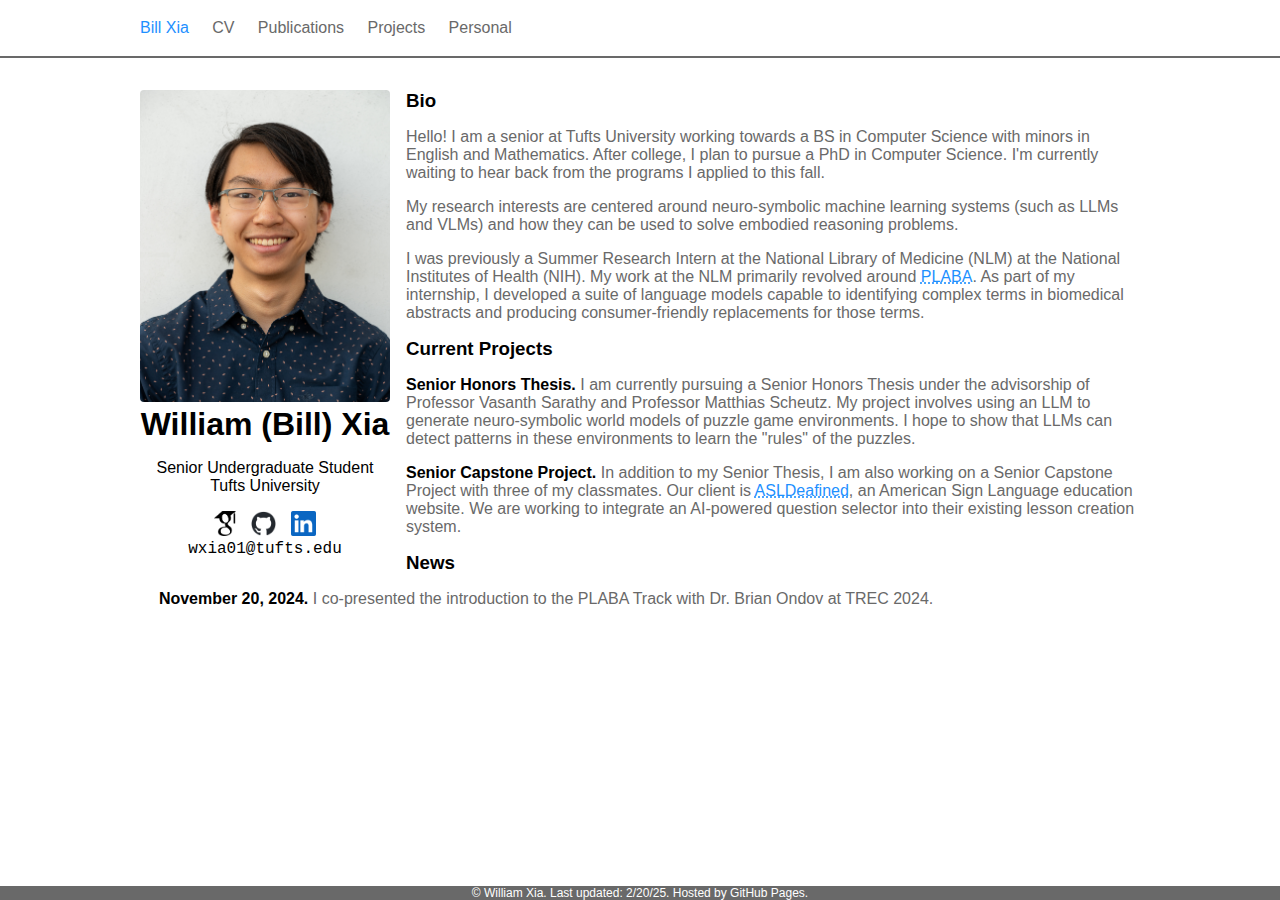
==== index.html @ b4e071cd "Updated ACL paper status" ====
<!DOCTYPE html>
<html>
<head>
    <link rel="stylesheet" href="styles.css">
    <link rel="icon" type="image/png" href="images/onion.png">
</head>
<body>

<div class="nav-bar">
<nav>
  <a href="index.html" class="curr-page">Bill Xia</a>
  <a href="docs/William Xia CV - Nov 24, 2024.pdf" target='_blank'>CV</a>
  <a href="publications.html">Publications</a>
  <a href="projects.html">Projects</a>
  <a href="personal.html">Personal</a>
</nav>
</div>

<div class="main">
<div class="side-bar">
    <img src="images/Bill Xia 2024.jpg" alt="Headshot" class="headshot">
    <h1>William (Bill) Xia</h1>
    <p class="side-bar-text">
        Senior Undergraduate Student <br>
        Tufts University
    </p>
    
    <div class="social-buttons">
        <a href="https://scholar.google.com/">
            <img src="images/google scholar.png" alt="[Google Scholar]" class="social-icon">
        </a>
        <a href="https://github.com/onionLad">
            <img src="images/github-mark.png" alt="[GitHub]" class="social-icon">
        </a>
        <a href="https://www.linkedin.com/in/william-xia-ab40b2218/">
            <img src="images/In-Blue-128@2x.png" alt="[LinkedIn]" class="social-icon">
        </a>
    </div>
    <p class="email">
        <!-- <a href="mailto:wxia01@tufts.edu">wxia01@tufts.edu</a> -->
        wxia01@tufts.edu
    </p>
    
</div>

<div class="standard">
    <h3>Bio</h3>
    <p class="norm-text">
        Hello! I am a senior at Tufts University working towards a BS in Computer
        Science with minors in English and Mathematics. After college, I plan to
        pursue a PhD in Computer Science. I'm currently waiting to hear back from
        the programs I applied to this fall.
    </p>
    <p class="norm-text">
        My research interests are centered around neuro-symbolic machine
        learning systems (such as LLMs and VLMs) and how they can be used to
        solve embodied reasoning problems.
    </p>
    <p class="norm-text">
        I was previously a Summer Research Intern at the National Library of
        Medicine (NLM) at the National Institutes of Health (NIH). My work at the NLM
        primarily revolved around <a href="https://bionlp.nlm.nih.gov/plaba2024/">PLABA</a>.
        As part of my internship, I developed a suite of language models capable to identifying complex terms in biomedical
        abstracts and producing consumer-friendly replacements for those terms.
    </p>

    <h3>Current Projects</h3>
    <p class="norm-text">
        <b>Senior Honors Thesis.</b> I am currently pursuing a Senior Honors Thesis
        under the advisorship of Professor Vasanth Sarathy and Professor Matthias
        Scheutz. My project involves using an LLM to generate neuro-symbolic world
        models of puzzle game environments. I hope to show that LLMs can detect
        patterns in these environments to learn the "rules" of the puzzles.
    </p>
    <p class="norm-text">
        <b>Senior Capstone Project.</b> In addition to my Senior Thesis,
        I am also working on a Senior Capstone Project with three of my classmates.
        Our client is
        <a href="https://www.asldeafined.com/">ASLDeafined</a>, an American Sign Language
        education website. We are working to integrate an AI-powered question
        selector into their existing lesson creation system.
    </p>

    <h3>News</h3>
    <p class="norm-text news-list">
        <b class="norm-bold">November 20, 2024.</b> I co-presented the introduction to the PLABA Track
        with Dr. Brian Ondov at TREC 2024.
    </p>
</div>
</div>

<footer class="foot">
    &copy William Xia. Last updated: 2/20/25. Hosted by GitHub Pages.
</footer>

</body>
</html>
---- styles.css ----
* {
    font-family: Open Verdana, Geneva, Tahoma, sans-serif;
    /* font-family: Trebuchet MS; */
    margin: 0;
}

/* ========== NAV BAR ========== */

/* General nav-bar styling */
.nav-bar {
    overflow: hidden; /* Ensures the bar stays clean if content overflows */
    width: 100%; /* Full-width bar across the top */
    padding: 0; /* Remove extra padding */
    margin: 0; /* Remove extra margin */
    display: flex; /* Flex layout to align items */
    justify-content: left; /* Center the links horizontally */
    box-sizing: border-box;
    border-bottom: 2px solid dimgray;
  }

  .nav-bar nav {
    /* margin-left: 5cm; */
    min-width: 1000px;
    padding-right: 15px;
    padding-left: 15px;
    margin-right: auto;
    margin-left: auto;
  }

  /* Styling for the nav links */
  .nav-bar nav a {
    color: dimgray; /* White text for contrast */
    text-decoration: none; /* Remove blue underline formatting */
    display: inline-block; /* Ensures proper box behavior */
    margin-top: 5mm;
    margin-bottom: 5mm;
    margin-right: 5mm;
    transition: background-color 0.3s ease, transform 0.2s ease; /* Smooth hover effects */
  }
  
  /* Hover effects for links */
  .nav-bar nav a:hover {
    color: DodgerBlue; /* Change text color to dark turquoise on hover */
  }

  .nav-bar .curr-page {
    color: DodgerBlue;
  }

/* ========== a ========== */

a {
    color: dodgerblue;
    text-decoration-style: dotted;
}

a:hover {
    text-decoration-style: solid;
  }

/* ========== SIDE BAR ========== */

.side-bar {
    float: left;
    /* margin-left: 4mm; */
    margin-right: 1rem;
    /* background-color: lightgrey; */
    text-align: center;
    margin-bottom: 1rem;
}

.side-bar-text {
    margin-top: 1em;
    margin-bottom: 1em;
}

.social-buttons {
    display: flex;         /* Align buttons in a row */
    gap: 15px;             /* Space between buttons */
    justify-content: center;
    /* margin-top: 6mm; */
}

.social-icon {
    height: 25px;
    transition: transform 0.2s ease, opacity 0.2s ease;
}

.social-icon:hover {
    transform: scale(1.1); /* Slight zoom on hover */
    opacity: 0.8;          /* Dim slightly on hover */
}

.email {
    /* font-size: .75rem; */
    font-family: 'Courier New', Courier, monospace;
    /* color: dimgray; */
}

/* ========== IMAGES ========== */

.headshot {
    width: 250px;  /* Adjust size as needed */
    border-radius: 0.25rem; /* Optional: Makes it circular */
    object-fit: cover; 
}

/* ========== DEFAULT TEXT ========== */

.main {
    margin-top: 2rem;
    max-width: 1000px;
    width: 100%;
    padding-right: 15px;
    padding-left: 15px;
    margin-right: auto;
    margin-left: auto;
    padding-bottom: 1rem;
    justify-content: center;
}

.standard {
    margin-top: 5mm;
    margin-bottom: 5mm;
}

.norm-text {
    color: dimgray;
    margin-top: 1rem;
    margin-bottom: 1rem;
}

.news-list {
    padding-left: 5mm;
}

.norm-text b {
    color: black;
}

/* ========== BIBLIOGRAPHY ========== */

.bibliography h2 {
    color: lightgrey;
    border-top: 1px solid dimgray;
    padding-top: 1rem;
    margin-top: 2rem;
    margin-bottom: -2rem;
    text-align: right;
}

.bibliography ol {
    margin-bottom: 1rem;
    padding-left: 0rem;
    list-style: none;
}

.bibliography li {
    display: flex;
    flex-wrap: wrap;
    padding-bottom: 1rem;
}

.bibliography li > div:first-child {
    width: 100px;  /* or whatever width accommodates your longest journal tag */
    text-align: right;
    flex-shrink: 0;  /* prevents shrinking */
}

abbr.journal-tag {
    display: inline-block;
    color: white;
    background-color: dimgrey;
    padding-left: 1rem;
    padding-right: 1rem;

    padding: .25em .4em;
    font-size: 75%;
    font-weight: 700;
    line-height: 1;
    text-align: center;
    white-space: nowrap;
    vertical-align: baseline;

    color: #fff !important;
    border-radius: .125rem;
    box-shadow: 0 2px 5px 0 rgba(0, 0, 0, 0.16), 0 2px 10px 0 rgba(0, 0, 0, 0.12);
}

abbr.submitted {
    background-color: goldenrod;
}

abbr.novel {
    background-color: forestgreen;
}

abbr.short-story {
    background-color: darkorchid;
}

.bib-body {
    max-width: calc(80% - 100px);  /* subtracts the journal tag width */
    padding-left: 2rem;
    position: relative;
}

.bib-body div {
    margin-bottom: 0.25rem;
}

.bib-body div.title {
    font-weight: bolder;
}

.bib-body div.author {
    color: dimgray;
}

.bib-body div.author em {
    text-decoration: underline;
    font-style: normal;
}

.bib-body div.author span.author-expander {
    color: dimgrey;
    border-bottom: 1px dashed dimgrey;
    cursor: pointer;
}

.bib-body div.journal {
    color: dimgray;
    font-style: italic;
}

div.links {
    margin-top: .5rem;
    margin-bottom: 1rem;
}

div.links a {
    color: dimgray;
    border: 1px solid dimgray;
    padding-left: 1rem;
    padding-right: 1rem;
    padding-top: .25rem;
    padding-bottom: .25rem;
    margin-left: 0;
}

.link-btn {
    margin: .25rem;
    text-transform: uppercase;
    word-wrap: break-word;
    white-space: normal;
    cursor: pointer;
    border-radius: .125rem;
    transition: color 0.15s ease-in-out, background-color 0.15s ease-in-out, border-color 0.15s ease-in-out, box-shadow 0.15s ease-in-out;
    font-size: .81rem;
}

/* ========== PROJECTS ========== */

.project {
    margin-top: 1rem;
    margin-bottom: 1rem;
}

.project p {
    color: dimgray;
    margin-top: 1rem;
    margin-bottom: 1rem;
}

.project img {
    max-width: 500px;
    /* margin-bottom: 1rem; */
    display: block;
    margin-left: auto;
    margin-right: auto;
}

.project h2 {
    border-top: 1px solid dimgray;
    padding-top: 1rem;
    margin-top: 2rem;
}


/* ========== FOOTER ========== */

.foot {
    background-color: dimgrey;
    color: white;
    font-size: .75rem;

    position: fixed;
    right: 0;
    bottom: 0;
    left: 0;
    z-index: 1030;

    text-align: center;
}
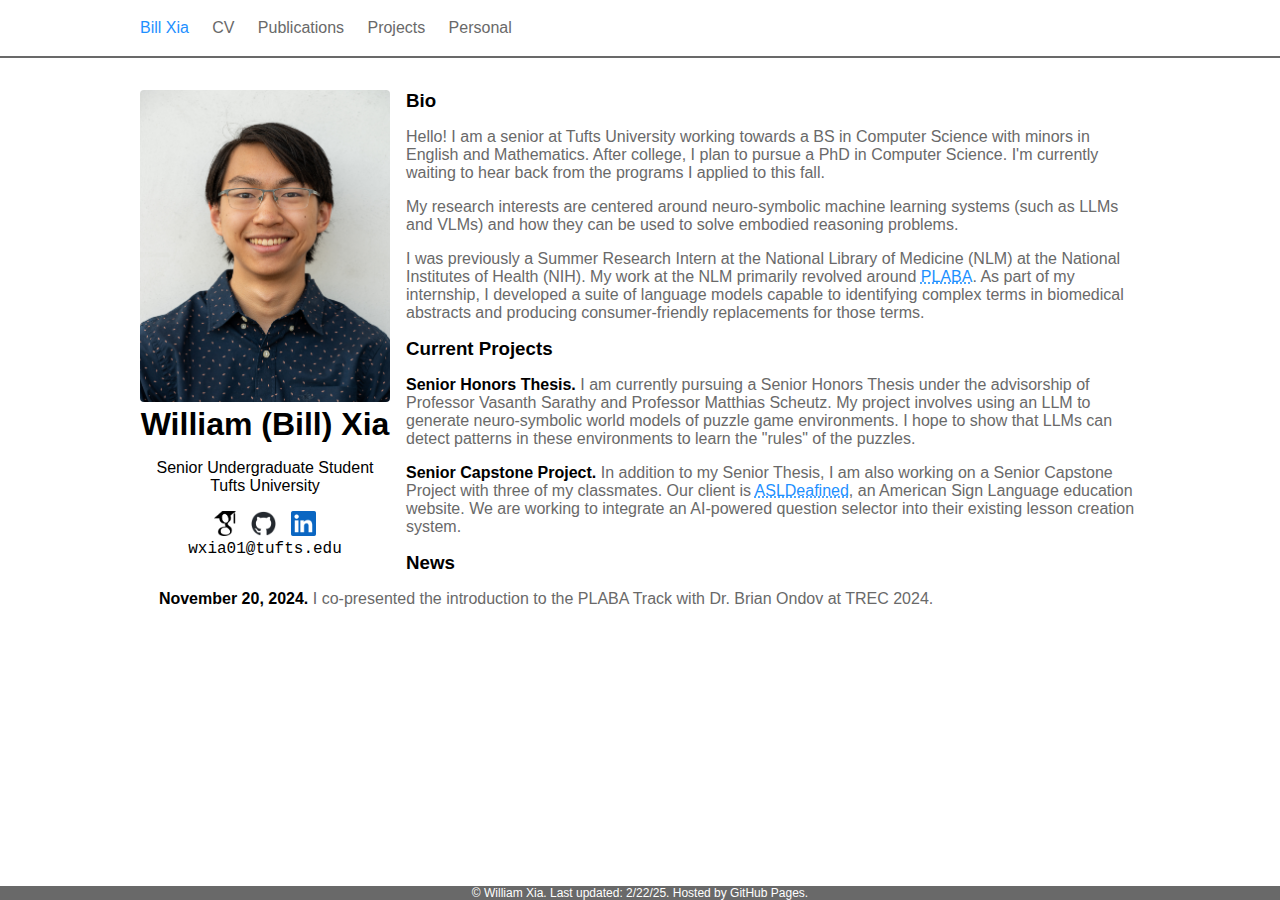
==== commit 7551fd66: "Changed "Submitted" to "In Review"" ====
--- a/index.html
+++ b/index.html
@@ -90,7 +90,7 @@
 </div>
 
 <footer class="foot">
-    &copy William Xia. Last updated: 2/20/25. Hosted by GitHub Pages.
+    &copy William Xia. Last updated: 2/22/25. Hosted by GitHub Pages.
 </footer>
 
 </body>
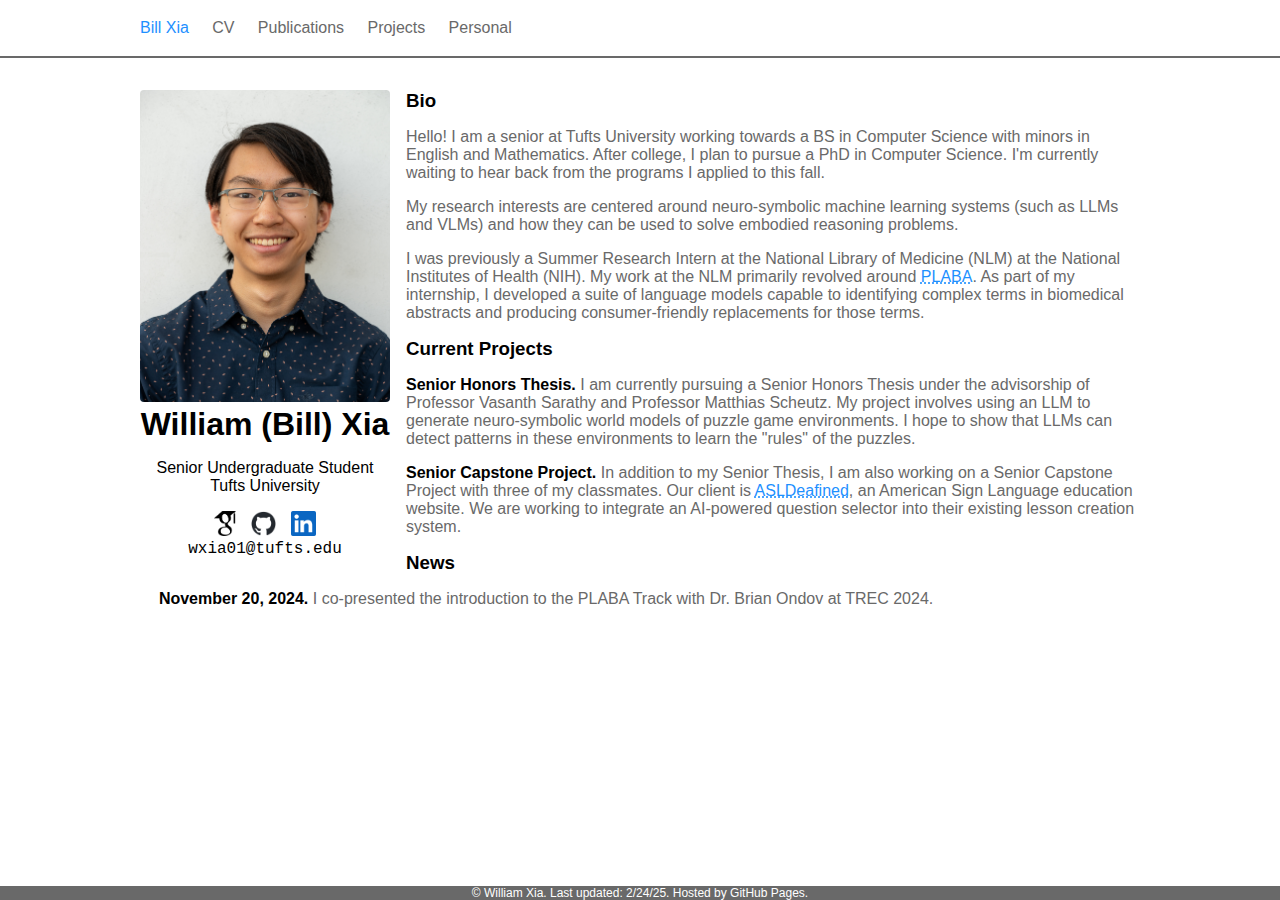
==== commit 192db62c: "Fixed a formatting issue" ====
--- a/index.html
+++ b/index.html
@@ -90,7 +90,7 @@
 </div>
 
 <footer class="foot">
-    &copy William Xia. Last updated: 2/22/25. Hosted by GitHub Pages.
+    &copy William Xia. Last updated: 2/24/25. Hosted by GitHub Pages.
 </footer>
 
 </body>
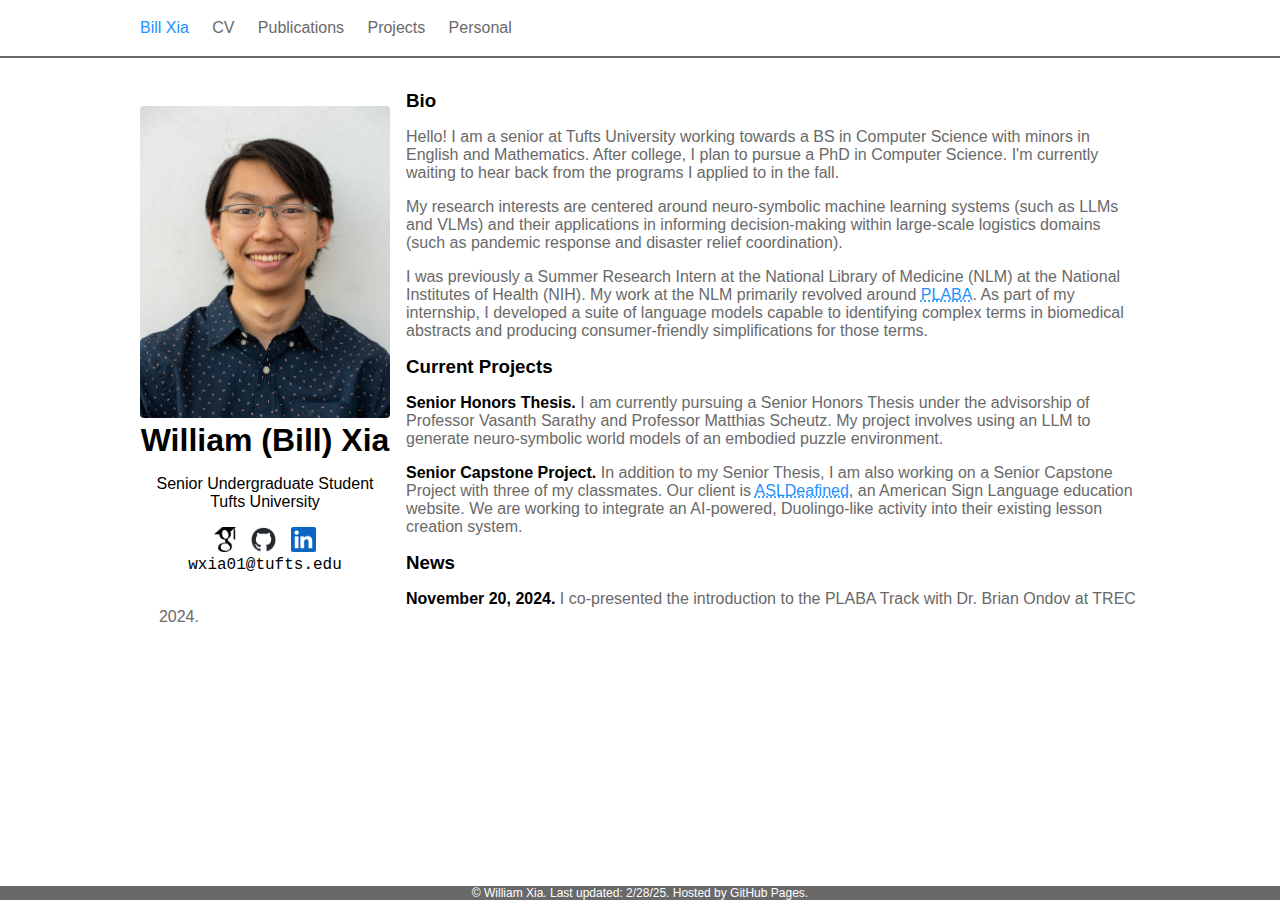
==== commit 780d09c6: "Feb 28 Updates" ====
--- a/index.html
+++ b/index.html
@@ -9,7 +9,7 @@
 <div class="nav-bar">
 <nav>
   <a href="index.html" class="curr-page">Bill Xia</a>
-  <a href="docs/William Xia CV - Nov 24, 2024.pdf" target='_blank'>CV</a>
+  <a href="docs/William Xia CV - Feb 28, 2024.pdf" target='_blank'>CV</a>
   <a href="publications.html">Publications</a>
   <a href="projects.html">Projects</a>
   <a href="personal.html">Personal</a>
@@ -49,19 +49,20 @@
         Hello! I am a senior at Tufts University working towards a BS in Computer
         Science with minors in English and Mathematics. After college, I plan to
         pursue a PhD in Computer Science. I'm currently waiting to hear back from
-        the programs I applied to this fall.
+        the programs I applied to in the fall.
     </p>
     <p class="norm-text">
         My research interests are centered around neuro-symbolic machine
-        learning systems (such as LLMs and VLMs) and how they can be used to
-        solve embodied reasoning problems.
+        learning systems (such as LLMs and VLMs) and their applications in
+        informing decision-making within large-scale logistics domains (such as
+        pandemic response and disaster relief coordination).
     </p>
     <p class="norm-text">
         I was previously a Summer Research Intern at the National Library of
         Medicine (NLM) at the National Institutes of Health (NIH). My work at the NLM
         primarily revolved around <a href="https://bionlp.nlm.nih.gov/plaba2024/">PLABA</a>.
         As part of my internship, I developed a suite of language models capable to identifying complex terms in biomedical
-        abstracts and producing consumer-friendly replacements for those terms.
+        abstracts and producing consumer-friendly simplifications for those terms.
     </p>
 
     <h3>Current Projects</h3>
@@ -69,16 +70,16 @@
         <b>Senior Honors Thesis.</b> I am currently pursuing a Senior Honors Thesis
         under the advisorship of Professor Vasanth Sarathy and Professor Matthias
         Scheutz. My project involves using an LLM to generate neuro-symbolic world
-        models of puzzle game environments. I hope to show that LLMs can detect
-        patterns in these environments to learn the "rules" of the puzzles.
+        models of an embodied puzzle environment. 
+        <!-- I hope to show that LLMs can detect patterns in these environments to learn the "rules" of the puzzles. -->
     </p>
     <p class="norm-text">
         <b>Senior Capstone Project.</b> In addition to my Senior Thesis,
         I am also working on a Senior Capstone Project with three of my classmates.
         Our client is
-        <a href="https://www.asldeafined.com/">ASLDeafined</a>, an American Sign Language
-        education website. We are working to integrate an AI-powered question
-        selector into their existing lesson creation system.
+        <a href="https://www.asldeafined.com/">ASLDeafined</a>, an American Sign
+        Language education website. We are working to integrate an AI-powered,
+        Duolingo-like activity into their existing lesson creation system.
     </p>
 
     <h3>News</h3>
@@ -90,7 +91,7 @@
 </div>
 
 <footer class="foot">
-    &copy William Xia. Last updated: 2/24/25. Hosted by GitHub Pages.
+    &copy William Xia. Last updated: 2/28/25. Hosted by GitHub Pages.
 </footer>
 
 </body>
--- a/styles.css
+++ b/styles.css
@@ -62,11 +62,12 @@
 
 .side-bar {
     float: left;
+    text-align: center;
     /* margin-left: 4mm; */
     margin-right: 1rem;
+    margin-top: 1rem;
+    margin-bottom: 1rem;
     /* background-color: lightgrey; */
-    text-align: center;
-    margin-bottom: 1rem;
 }
 
 .side-bar-text {
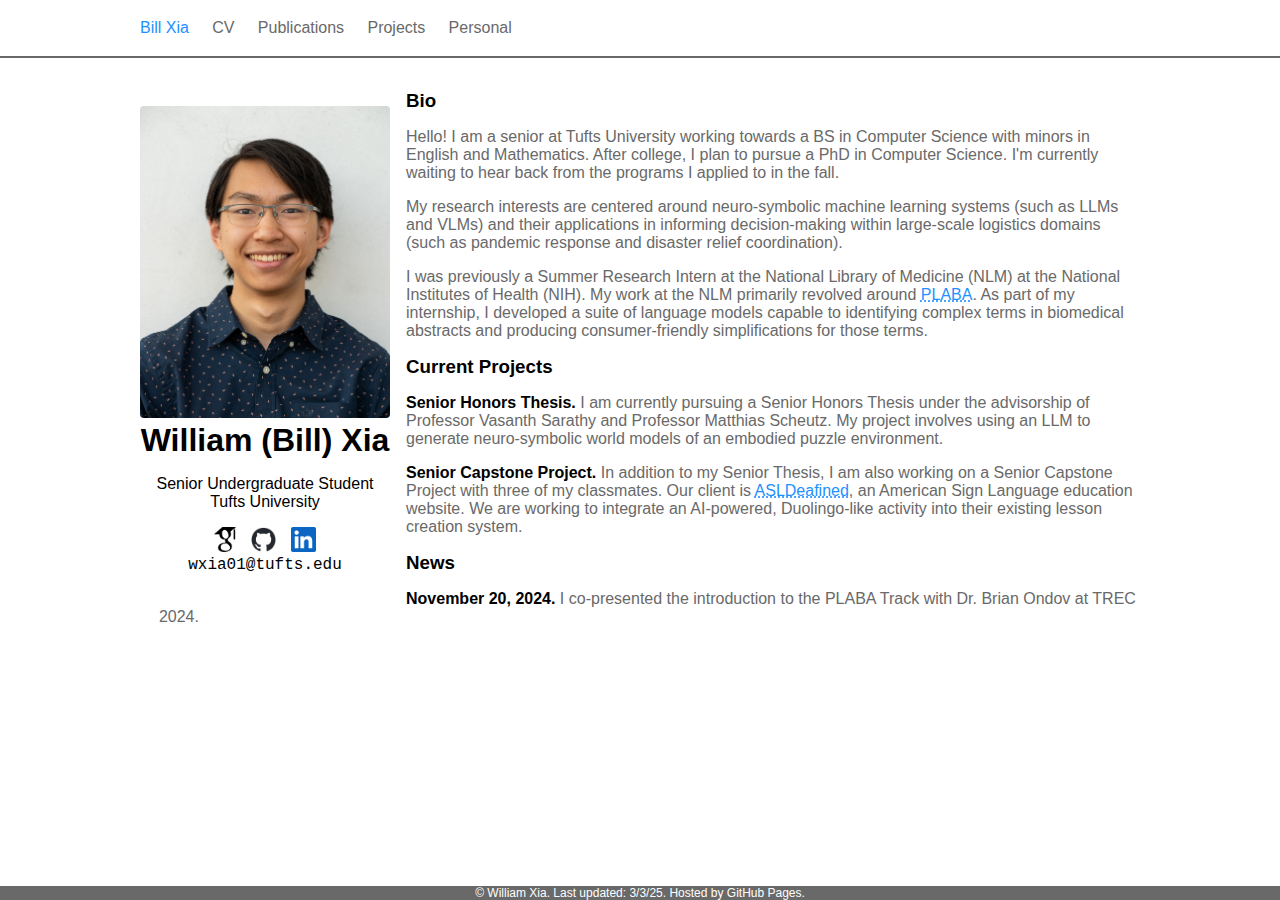
==== commit 72ec67f4: "Uploaded new Shrimps pdf" ====
--- a/index.html
+++ b/index.html
@@ -91,7 +91,7 @@
 </div>
 
 <footer class="foot">
-    &copy William Xia. Last updated: 2/28/25. Hosted by GitHub Pages.
+    &copy William Xia. Last updated: 3/3/25. Hosted by GitHub Pages.
 </footer>
 
 </body>
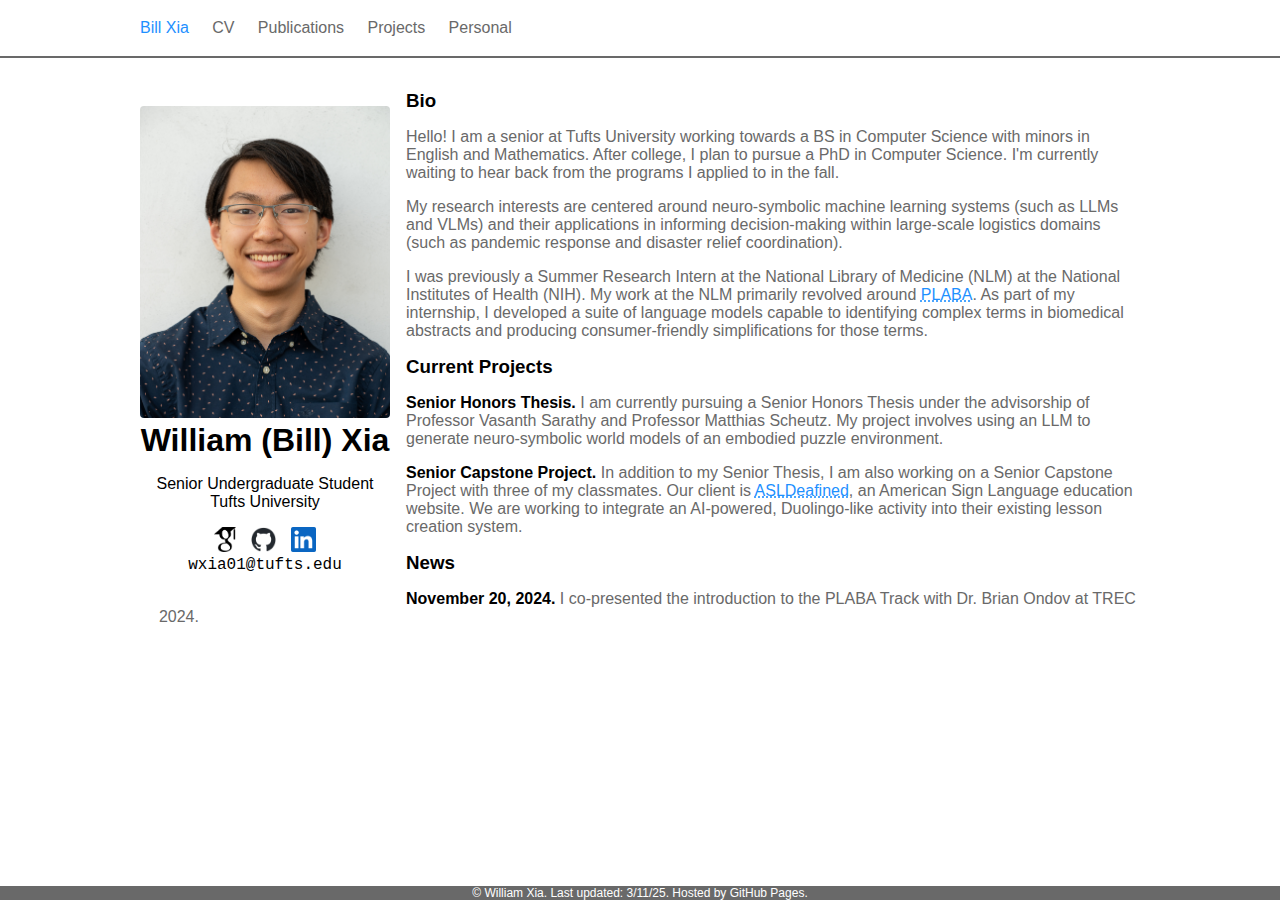
==== commit 0cfcc49c: "Paper Accepted!" ====
--- a/index.html
+++ b/index.html
@@ -91,7 +91,7 @@
 </div>
 
 <footer class="foot">
-    &copy William Xia. Last updated: 3/3/25. Hosted by GitHub Pages.
+    &copy William Xia. Last updated: 3/11/25. Hosted by GitHub Pages.
 </footer>
 
 </body>
--- a/styles.css
+++ b/styles.css
@@ -192,6 +192,10 @@
     background-color: goldenrod;
 }
 
+abbr.accepted {
+    background-color: dodgerblue;
+}
+
 abbr.novel {
     background-color: forestgreen;
 }
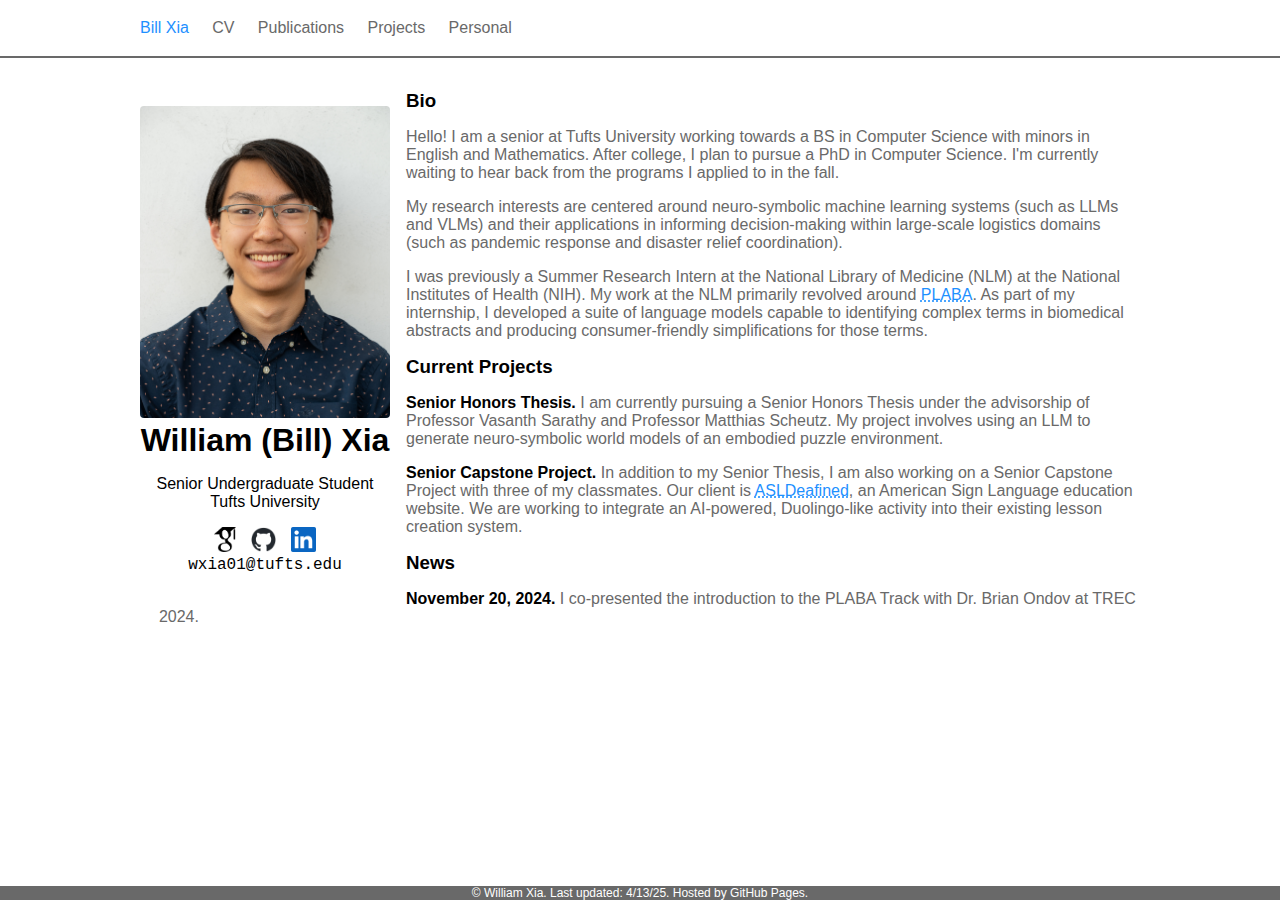
==== commit 219e2c1f: "Updated links" ====
--- a/index.html
+++ b/index.html
@@ -29,7 +29,7 @@
         <a href="https://scholar.google.com/">
             <img src="images/google scholar.png" alt="[Google Scholar]" class="social-icon">
         </a>
-        <a href="https://github.com/onionLad">
+        <a href="https://github.com/bill-from-ri">
             <img src="images/github-mark.png" alt="[GitHub]" class="social-icon">
         </a>
         <a href="https://www.linkedin.com/in/william-xia-ab40b2218/">
@@ -91,7 +91,7 @@
 </div>
 
 <footer class="foot">
-    &copy William Xia. Last updated: 3/11/25. Hosted by GitHub Pages.
+    &copy William Xia. Last updated: 4/13/25. Hosted by GitHub Pages.
 </footer>
 
 </body>
